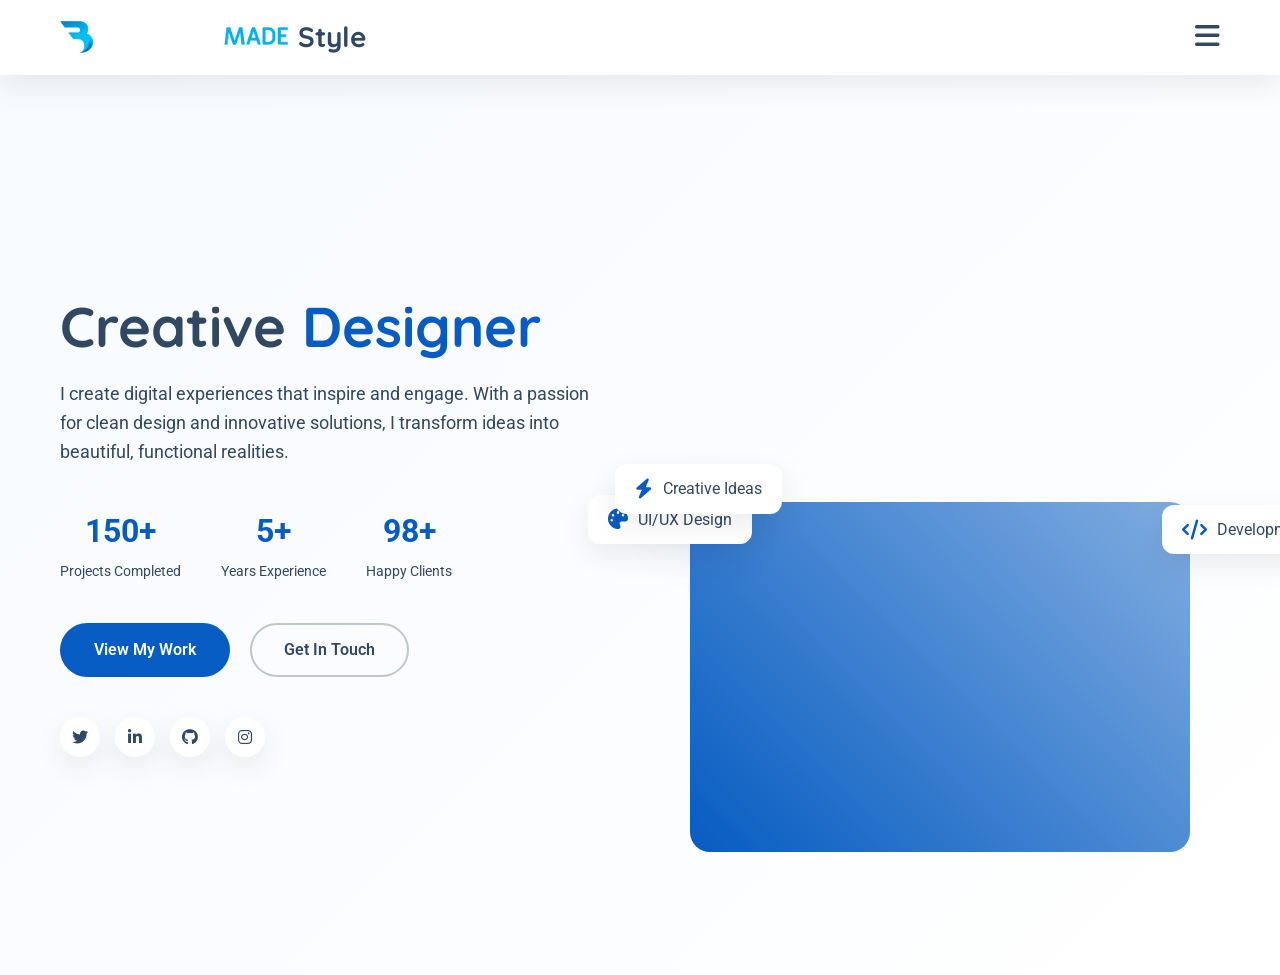
==== Structure/index.html @ 65519449 "Merge pull request #1 from LaurentNzanzu/hero-section feat: section 1 hero file:html & css" ====
<!DOCTYPE html>
<html>

<head>
    <meta charset="UTF-8">
    <meta name="viewport" contect="width=device-width, initial-scale=1.0">
    <title>Style - Portofolio Template</title>
    <link rel="Stylesheet" href="./../Style/style.css">
    <link rel="preconnect" href="https://fonts.googleapis.com">
    <link rel="preconnect" href="https://fonts.gstatic.com" crossorigin>
    <link
        href="https://fonts.googleapis.com/css2?family=Quicksand:wght@300;400;500;600;700&family=Roboto:wght@300;400;500;700&display=swap"
        rel="stylesheet">
    <link rel="stylesheet" href="https://cdnjs.cloudflare.com/ajax/libs/font-awesome/6.4.0/css/all.min.css">
</head>


<body>
    <header class="header">
        <div class="container">
            <div class="header-inner">
                <div class="logo">
                    <img src="./../img/logo-bootstrap.png" alt="Style_logo">
                    <h1>Style</h1>
                </div>
                <nav class="nav-menu">
                    <ul class="nav-list">
                        <li><a href="#hero" class="active">Home</a></li>
                        <li><a href="#about">About</a></li>
                        <li><a href="#skills">Skills</a></li>
                        <li><a href="#resume">Resume</a></li>
                        <li><a href="#services">Services</a></li>
                        <li><a href="#portofolio">Portofolio</a></li>
                        <li><a href="#testimonials">Testimonials</a></li>
                        <li><a href="#faq">FAQ</a></li>
                        <li><a href="#contact">Contact</a></li>
                    </ul>

                </nav>

                <button class="mobile-nav-toggle">
                    <i class="fas fa-bars"></i>

                </button>

            </div>

        </div>

        <div class="mobile-nav">
            <ul class="mobile-nav-list">
                <li><a href="#hero">Home</a></li>
                <li><a href="#about">About</a></li>
                <li><a href="#skills">Skills</a></li>
                <li><a href="#resume">Resume</a></li>
                <li><a href="#services">Services</a></li>
                <li><a href="#portofolio">Portofolio</a></li>
                <li><a href="#testimonials">Testimonials</a></li>
                <li><a href="#faq">FAQ</a></li>
                <li><a href="#contact">Contact</a></li>

            </ul>


        </div>


    </header>


    <main>
        <section id="hero" class="hero">
            <div class="container">
                <div class="hero-grid">
                    <!-- Contenu texte -->
                    <div class="hero-content">
                        <h1 class="hero-title">
                            Creative <span class="hero-title-accent">Designer</span>
                        </h1>
                        <p class="hero-description">
                            I create digital experiences that inspire and engage. With a passion for
                            clean design and innovative solutions, I transform ideas into beautiful,
                            functional realities.
                        </p>

                        <div class="hero-stats">
                            <div class="stat-item">
                                <span class="stat-number">150+</span>
                                <span class="stat-label">Projects Completed</span>
                            </div>
                            <div class="stat-item">
                                <span class="stat-number">5+</span>
                                <span class="stat-label">Years Experience</span>
                            </div>
                            <div class="stat-item">
                                <span class="stat-number">98+</span>
                                <span class="stat-label">Happy Clients</span>
                            </div>
                        </div>

                        <div class="hero-buttons">
                            <a href="#portfolio" class="btn btn-primary">View My Work</a>
                            <a href="#contact" class="btn btn-outline">Get In Touch</a>
                        </div>

                        <div class="social-links">
                            <a href="#" aria-label="Twitter"><i class="fab fa-twitter"></i></a>
                            <a href="#" aria-label="LinkedIn"><i class="fab fa-linkedin-in"></i></a>
                            <a href="#" aria-label="GitHub"><i class="fab fa-github"></i></a>
                            <a href="#" aria-label="Instagram"><i class="fab fa-instagram"></i></a>
                        </div>
                    </div>

                    <!-- Image avec éléments flottants -->
                    <div class="hero-image">
                        <div class="image-wrapper">
                            <div class="floating-card card-1">
                                <i class="fas fa-palette"></i>
                                <span>UI/UX Design</span>
                            </div>
                            <div class="floating-card card-2">
                                <i class="fas fa-code"></i>
                                <span>Development</span>
                            </div>
                            <div class="floating-card card-3">
                                <i class="fas fa-bolt"></i>
                                <span>Creative Ideas</span>
                            </div>
                            <img src="https://images.unsplash.com/photo-1556157382-97eda2d62296?auto=format&fit=crop&q=80&w=800"
                                alt="Portrait" class="hero-main-image">
                            <div class="image-overlay"></div>
                        </div>
                    </div>
                </div>
            </div>
        </section>



    </main>


    <footer>


    </footer>


</body>

</html>
---- Style/style.css ----
* {
    margin: 0;
    padding: 0;
    box-sizing: border-box;
}

:root {
    --primary: #065cc2;
    --primary-dark: #054a9b;
    --primary-light: #3782db;
    --dark: #314862;
    --dark-light: #4a6a8f;
    --light: #ffffff;
    --gray-light: #f7faff;
    --gray: #eef2f9;
    --text: #4a5568;
    --shadow: 0 10px 30px rgba(0, 0, 0, 0.08);
    --shadow-hover: 0 20px 40px rgba(0, 0, 0, 0.12);
}

body {
    font-family: 'Roboto', sans-serif;
    color: var(--dark);
    background: var(--light);
    line-height: 1.6;
    overflow: scroll;
}

.container {
    max-width: 1200px;
    margin: 0 auto;
    padding: 0 20px;
}

h1,
h2,
h3,
h4,
h5,
h6 {
    font-family: 'Quicksand', sans-serif;
    font-weight: 700;
    color: var(--dark);
}

a {
    text-decoration: none;
    transition: all 0.3s ease;
}

.btn {
    display: inline-block;
    padding: 12px 32px;
    border-radius: 50px;
    font-weight: 600;
    transition: all 0.3s ease;
    cursor: pointer;
    border: 2px solid transparent;
}

.btn-primary {
    background: var(--primary);
    color: var(--light);
}

.btn-outline {
    background: transparent;
    border-color: rgba(49, 72, 98, 0.3);
    color: var(--dark);
}

.btn-outiline:hover {
    background: var(--primary);
    border-color: var(--primary);
    color: var var(--light);
    transform: translate(-20px);
}

.section-header {
    text-align: center;
    margin-bottom: 60px;

}

.section-header h2 {
    font-size: 36px;
    margin-bottom: 15px;
    position: relative;
    display: inline-block;
}


.section-header h2::after {
    content: '';
    width: 80px;
    height: 2px;
    background: var(--primary);
    display: block;
    margin: 12px auto 0;
}

.section-header p {
    color: var(--text-light);
    max-width: 600px;
    margin: 0 auto;
}

.header {
    position: sticky;
    top: 0;
    background: var(--light);
    box-shadow: var(--shadow);
    z-index: 1000;
    padding: 15px 0;
}

.header-inner {
    display: flex;
    justify-content: space-between;
    align-items: center;
}

.logo {
    display: flex;
    align-items: center;
    gap: 10px;
}

.logo img {
    height: 32px;
}

.logo h1 {
    font-size: 28px;
    margin: 0;
}

.nav-list {
    display: flex;
    gap: 30px;
    list-style: none;
}

.nav-list a {
    color: var(--dark);
    font-weight: 500;
    position: relative;
}

.nav-menu {
    display: none;
}

.nav-list a:hover,
.nav-list a.active {
    color: var(--primary);
}

.mobile-nav-toggle {
    display: block;
    background: none;
    border: none;
    font-size: 28px;
    cursor: pointer;
    color: var(--dark)
}

.mobile-nav {
    position: fixed;
    top: 20px;
    right: -300px;
    width: 280px;
    height: 100%;
    background: var(--primary);
    padding: 80px 30px 30px;
    transition: right 0.3s ease;
    z-index: 999;
}

.mobile-nav.active {
    right: 0;
}

.mobile-nav-list {
    list-style: none;
}

.mobile-nav-list li {
    margin-bottom: 20px;
}

.mobile-nav-list a {
    color: var(--light);
    font-size: 18px;
    font-weight: 500;

}

.mobile-nav-list a:hover {
    opacity: 0.8;
}

.hero {
    padding: 100px 0;
    position: relative;
    background: linear-gradient(135deg, var(--gray-light) 0%, var(--light)100%);
    min-height: 100vh;
    display: flex;
    align-items: center;
}

.hero-grid {
    display: grid;
    grid-template-columns: 1fr 1fr;
    gap: 60px;
    align-items: center;
}

.hero-title {
    font-size: 56px;
    margin-bottom: 20px;
    line-height: 1.2;
}

.hero-title-accent {
    color: var(--primary);
    position: relative;
}

.hero-description {
    font-size: 18px;
    color: var(--text-light);
    margin-bottom: 40px;
}

.hero-stats {
    display: flex;
    gap: 40px;
    margin-bottom: 40px;
}

.stat-item {
    text-align: center;
}

.stat-number {
    display: block;
    font-size: 32px;
    font-weight: 700;
    color: var(--primary)
}

.stat-label {
    font-size: 14px;
    color: var(--text-light)
}

.hero-label {
    font-size: 14px;
    color: var(--text-light);
}

.hero-buttons {
    display: flex;
    gap: 20px;
    margin-bottom: 40px;
}

.social-links {
    display: flex;
    gap: 15px;
}

.social-links a {
    width: 40px;
    height: 40px;
    border-radius: 50px;
    background: var(--light);
    display: flex;
    align-items: center;
    justify-content: center;
    color: var(--dark);
    box-shadow: var(--shadow);
}

.social-links a:hover {
    background: var(--primary);
    color: var(--light);
    transform: translate(-3px);
}

.hero-image {
    position: relative;
    top: -20px;
}


.image-wrapper {
    position: relative;
  
}

.hero-main-image {
    border-radius: 20px;
    box-shadow: 0 20px 60px color-mix(in srgb, var(--primary), transparent 85%);
    position: relative;
    z-index: 2;
    max-width: 500px;
    margin: 0 auto;
    
}

.image-overlay {
    
    position: absolute;
    top: 10px;
    left: 20px;
    right: 30px;
    bottom: -20px;
    background: linear-gradient(45deg, var(--primary), rgba(6, 92, 194, 0.5));
    border-radius: 20px;
    height: 350px;
    z-index: 1;
}

.floating-card {
    position: absolute;
    background: var(--light);
    padding: 12px 20px;
    border-radius: 12px;
    display: flex;
    align-items: center;
    gap: 10px;
    box-shadow: var(--shadow);
    z-index: 3;
    animation: float 4s ease-in-out infinite;
}

.floating-card i {
    color: var(--primary);
    font-size: 20px;
}

.card-1 {
    top: 10%;
    left: -15%;
    animation-delay: 0s;
}

.card-2 {
    top: 50%;
    right: -20%;
    animation-delay: 1s;
}

.card-3 {
    bottom: 15%;
    left: -10%;
    animation-delay: 2s;
}

@keyframes float {

    0%,
    100% {
        transform: translateY(0);
    }

    50% {
        transform: translateY(-15px);
    }
}
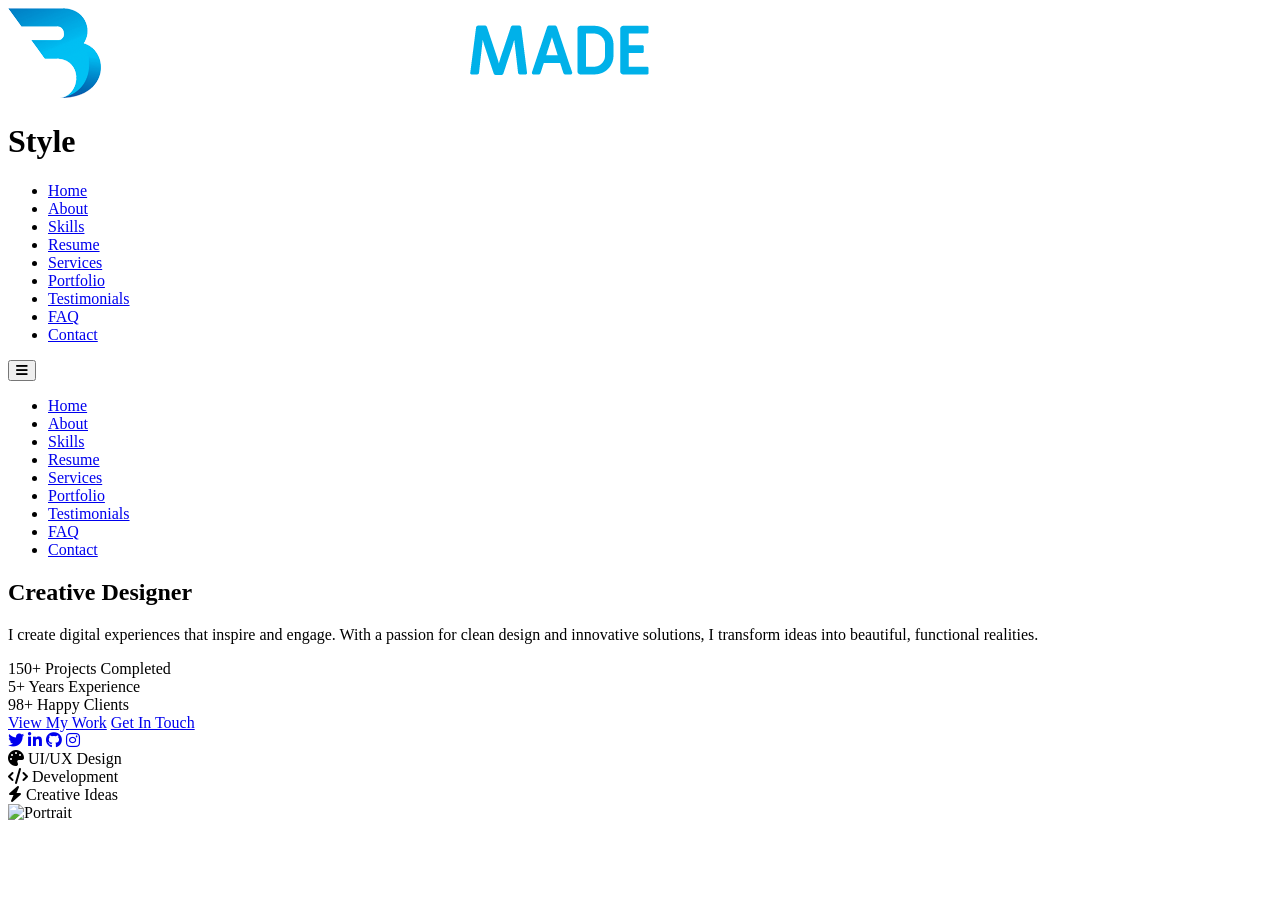
==== commit 0d2fa770: "Merge pull request #2 from LaurentNzanzu/hero-section feat:modification de la section hero cote posi" ====
--- a/Structure/index.html
+++ b/Structure/index.html
@@ -3,9 +3,9 @@
 
 <head>
     <meta charset="UTF-8">
-    <meta name="viewport" contect="width=device-width, initial-scale=1.0">
+    <meta name="viewport" content="width=device-width, initial-scale=1.0">
     <title>Style - Portofolio Template</title>
-    <link rel="Stylesheet" href="./../Style/style.css">
+    <link rel="stylesheet" href="style.css">
     <link rel="preconnect" href="https://fonts.googleapis.com">
     <link rel="preconnect" href="https://fonts.gstatic.com" crossorigin>
     <link
@@ -13,7 +13,6 @@
         rel="stylesheet">
     <link rel="stylesheet" href="https://cdnjs.cloudflare.com/ajax/libs/font-awesome/6.4.0/css/all.min.css">
 </head>
-
 
 <body>
     <header class="header">
@@ -30,23 +29,17 @@
                         <li><a href="#skills">Skills</a></li>
                         <li><a href="#resume">Resume</a></li>
                         <li><a href="#services">Services</a></li>
-                        <li><a href="#portofolio">Portofolio</a></li>
+                        <li><a href="#portfolio">Portfolio</a></li>
                         <li><a href="#testimonials">Testimonials</a></li>
                         <li><a href="#faq">FAQ</a></li>
                         <li><a href="#contact">Contact</a></li>
                     </ul>
-
                 </nav>
-
                 <button class="mobile-nav-toggle">
                     <i class="fas fa-bars"></i>
-
                 </button>
-
             </div>
-
         </div>
-
         <div class="mobile-nav">
             <ul class="mobile-nav-list">
                 <li><a href="#hero">Home</a></li>
@@ -54,25 +47,18 @@
                 <li><a href="#skills">Skills</a></li>
                 <li><a href="#resume">Resume</a></li>
                 <li><a href="#services">Services</a></li>
-                <li><a href="#portofolio">Portofolio</a></li>
+                <li><a href="#portfolio">Portfolio</a></li>
                 <li><a href="#testimonials">Testimonials</a></li>
                 <li><a href="#faq">FAQ</a></li>
                 <li><a href="#contact">Contact</a></li>
-
             </ul>
-
-
         </div>
-
-
     </header>
-
 
     <main>
         <section id="hero" class="hero">
             <div class="container">
                 <div class="hero-grid">
-                    <!-- Contenu texte -->
                     <div class="hero-content">
                         <h1 class="hero-title">
                             Creative <span class="hero-title-accent">Designer</span>
@@ -82,7 +68,6 @@
                             clean design and innovative solutions, I transform ideas into beautiful,
                             functional realities.
                         </p>
-
                         <div class="hero-stats">
                             <div class="stat-item">
                                 <span class="stat-number">150+</span>
@@ -97,12 +82,10 @@
                                 <span class="stat-label">Happy Clients</span>
                             </div>
                         </div>
-
                         <div class="hero-buttons">
                             <a href="#portfolio" class="btn btn-primary">View My Work</a>
                             <a href="#contact" class="btn btn-outline">Get In Touch</a>
                         </div>
-
                         <div class="social-links">
                             <a href="#" aria-label="Twitter"><i class="fab fa-twitter"></i></a>
                             <a href="#" aria-label="LinkedIn"><i class="fab fa-linkedin-in"></i></a>
@@ -110,8 +93,6 @@
                             <a href="#" aria-label="Instagram"><i class="fab fa-instagram"></i></a>
                         </div>
                     </div>
-
-                    <!-- Image avec éléments flottants -->
                     <div class="hero-image">
                         <div class="image-wrapper">
                             <div class="floating-card card-1">
@@ -134,18 +115,10 @@
                 </div>
             </div>
         </section>
-
-
-
     </main>
 
-
     <footer>
-
-
     </footer>
-
-
 </body>
 
 </html>
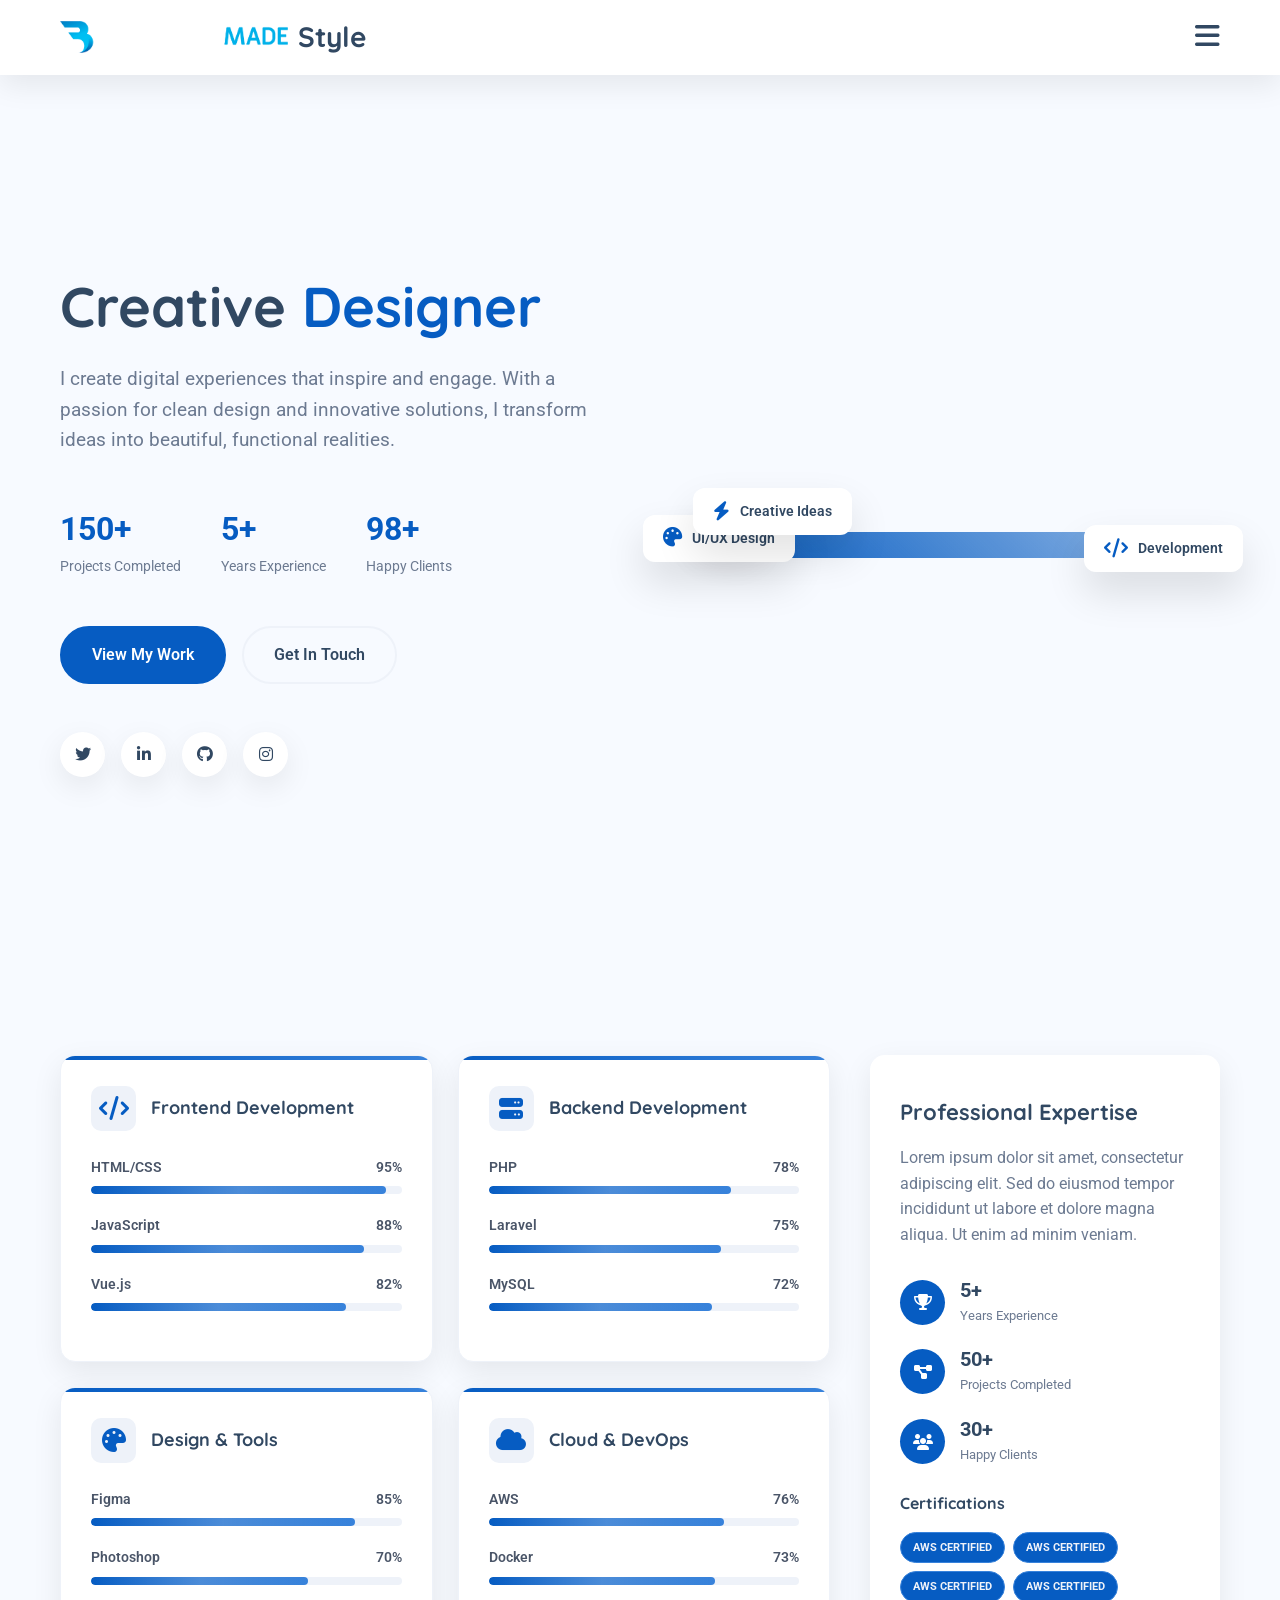
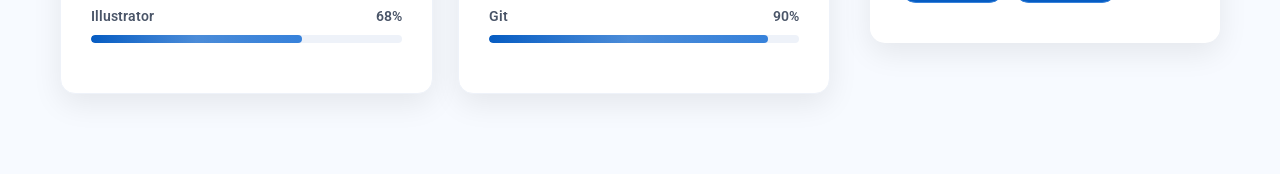
==== commit 2195caf0: "Merge pull request #3 from LaurentNzanzu/Skills-section feat: Skills section parti montra le compete" ====
--- a/Structure/index.html
+++ b/Structure/index.html
@@ -5,7 +5,7 @@
     <meta charset="UTF-8">
     <meta name="viewport" content="width=device-width, initial-scale=1.0">
     <title>Style - Portofolio Template</title>
-    <link rel="stylesheet" href="style.css">
+    <link rel="stylesheet" href="./../Style/style.css">
     <link rel="preconnect" href="https://fonts.googleapis.com">
     <link rel="preconnect" href="https://fonts.gstatic.com" crossorigin>
     <link
@@ -22,19 +22,7 @@
                     <img src="./../img/logo-bootstrap.png" alt="Style_logo">
                     <h1>Style</h1>
                 </div>
-                <nav class="nav-menu">
-                    <ul class="nav-list">
-                        <li><a href="#hero" class="active">Home</a></li>
-                        <li><a href="#about">About</a></li>
-                        <li><a href="#skills">Skills</a></li>
-                        <li><a href="#resume">Resume</a></li>
-                        <li><a href="#services">Services</a></li>
-                        <li><a href="#portfolio">Portfolio</a></li>
-                        <li><a href="#testimonials">Testimonials</a></li>
-                        <li><a href="#faq">FAQ</a></li>
-                        <li><a href="#contact">Contact</a></li>
-                    </ul>
-                </nav>
+               
                 <button class="mobile-nav-toggle">
                     <i class="fas fa-bars"></i>
                 </button>
@@ -115,6 +103,184 @@
                 </div>
             </div>
         </section>
+        <section id="skills" class="skills">
+            <div class="container">
+                <div class="skills-grid">
+                    <div class="skills-cards">
+                        <div class="skill-row">
+                            <div class="skill-card">
+                                <div class="skill-card-header">
+                                    <i class="fas fa-code"></i>
+                                    <h3>Frontend Development</h3>
+                                </div>
+                                <div class="skil-progress-list">
+                                    <div class="skill-progress-item">
+                                        <div class="skill-info">
+                                            <spa>HTML/CSS</spa><span>95%</span>
+                                        </div>
+                                        <div class="progress-bar">
+                                            <div class="progress-fill" style="width: 95%;"></div>
+                                        </div>
+                                    </div>
+                                    <div class="skill-progress-item">
+                                        <div class="skill-info">
+                                            <spa>JavaScript</spa><span>88%</span>
+                                        </div>
+                                        <div class="progress-bar">
+                                            <div class="progress-fill" style="width: 88%;"></div>
+                                        </div>
+                                    </div>
+
+                                    <div class="skill-progress-item">
+                                        <div class="skill-info"><span>Vue.js</span><span>82%</span></div>
+
+                                        <div class="progress-bar">
+                                            <div class="progress-fill" style="width: 82%;"></div>
+                                        </div>
+                                    </div>
+                                </div>
+
+
+
+                            </div>
+                            <div class="skill-card">
+                                <div class="skill-card-header">
+                                    <i class="fas fa-server"></i>
+                                    <h3>Backend Development</h3>
+                                </div>
+                                <div class="skill-progress-list">
+                                    <div class="skill-progress-item">
+                                        <div class="skill-info"><span>PHP</span><span>78%</span></div>
+                                        <div class="progress-bar">
+                                            <div class="progress-fill" style="width: 78%;"></div>
+                                        </div>
+                                    </div>
+                                    <div class="skill-progress-item">
+                                        <div class="skill-info"><span>Laravel</span><span>75%</span></div>
+                                        <div class="progress-bar">
+                                            <div class="progress-fill" style="width: 75%;"></div>
+                                        </div>
+                                    </div>
+                                    <div class="skill-progress-item">
+                                        <div class="skill-info"><span>MySQL</span><span>72%</span></div>
+                                        <div class="progress-bar">
+                                            <div class="progress-fill" style="width: 72%;"></div>
+                                        </div>
+                                    </div>
+
+
+                                </div>
+
+                            </div>
+
+                            <div class="skill-card">
+                                <div class="skill-card-header">
+                                    <i class="fas fa-palette"></i>
+                                    <h3>Design & Tools</h3>
+                                </div>
+                                <div class="skill-progress-list">
+                                    <div class="skill-progress-item">
+                                        <div class="skill-info"><span>Figma</span><span>85%</span></div>
+                                        <div class="progress-bar">
+                                            <div class="progress-fill" style="width: 85%;"></div>
+                                        </div>
+                                    </div>
+                                    <div class="skill-progress-item">
+                                        <div class="skill-info"><span>Photoshop</span><span>70%</span></div>
+                                        <div class="progress-bar">
+                                            <div class="progress-fill" style="width: 70%;"></div>
+                                        </div>
+                                    </div>
+                                    <div class="skill-progress-item">
+                                        <div class="skill-info"><span>Illustrator</span><span>68%</span></div>
+                                        <div class="progress-bar">
+                                            <div class="progress-fill" style="width: 68%;"></div>
+                                        </div>
+                                    </div>
+
+                                </div>
+
+                            </div>
+
+                            <div class="skill-card">
+                                <div class="skill-card-header">
+                                    <i class="fas fa-cloud"></i>
+                                    <h3>Cloud & DevOps</h3>
+                                </div>
+                                <div class="skill-progress-list">
+                                    <div class="skill-progress-item">
+                                        <div class="skill-info"><span>AWS</span><span>76%</span></div>
+                                        <div class="progress-bar">
+                                            <div class="progress-fill" style="width: 76%;"></div>
+                                        </div>
+                                    </div>
+                                    <div class="skill-progress-item">
+                                        <div class="skill-info"><span>Docker</span><span>73%</span></div>
+                                        <div class="progress-bar">
+                                            <div class="progress-fill" style="width: 73%;"></div>
+                                        </div>
+                                    </div>
+                                    <div class="skill-progress-item">
+                                        <div class="skill-info"><span>Git</span><span>90%</span></div>
+                                        <div class="progress-bar">
+                                            <div class="progress-fill" style="width: 90%;"></div>
+                                        </div>
+                                    </div>
+
+                                </div>
+
+                            </div>
+
+
+                        </div>
+
+                    </div>
+
+                    <div class="skills-summary">
+                        <h3>Professional Expertise</h3>
+                        <p>Lorem ipsum dolor sit amet, consectetur adipiscing elit. Sed do eiusmod tempor incididunt ut
+                            labore et dolore magna aliqua. Ut enim ad minim veniam.</p>
+                        <div class="summary-stats">
+                            <div class="summary-stat">
+                                <div class="stat-circle"><i class="fas fa-trophy"></i></div>
+                                <div class="stat-info"><span class="stat-number">5+</span><span>Years Experience</span>
+                                </div>
+                            </div>
+                            <div class="summary-stat">
+                                <div class="stat-circle"><i class="fas fa-diagram-project"></i></div>
+                                <div class="stat-info"><span class="stat-number">50+</span><span>Projects
+                                        Completed</span></div>
+                            </div>
+                            <div class="summary-stat">
+                                <div class="stat-circle"><i class="fas fa-users"></i></div>
+                                <div class="stat-info"><span class="stat-number">30+</span><span>Happy Clients</span>
+                                </div>
+                            </div>
+
+
+                        </div>
+                        <div class="certifications">
+                            <h4>Certifications</h4>
+                            <div class="badge-list">
+                                <span class="badge">AWS Certified</span>
+                                <span class="badge">AWS Certified</span>
+                                <span class="badge">AWS Certified</span>
+                                <span class="badge">AWS Certified</span>
+
+
+                            </div>
+
+                        </div>
+
+                    </div>
+
+
+                </div>
+
+            </div>
+
+
+        </section>
     </main>
 
     <footer>
--- a/Style/style.css
+++ b/Style/style.css
@@ -0,0 +1,593 @@
+* {
+    margin: 0;
+    padding: 0;
+    box-sizing: border-box;
+}
+
+:root {
+    --primary: #065cc2;
+    --primary-dark: #054a9b;
+    --primary-light: #3782db;
+    --dark: #314862;
+    --dark-light: #4a6a8f;
+    --light: #ffffff;
+    --gray-light: #f7faff;
+    --gray: #eef2f9;
+    --text: #4a5568;
+    --text-light: #6c7a91;
+    --shadow: 0 10px 30px rgba(0, 0, 0, 0.08);
+    --shadow-hover: 0 20px 40px rgba(0, 0, 0, 0.12);
+
+}
+
+body {
+    font-family: 'Roboto', sans-serif;
+    color: var(--dark);
+    background: var(--light);
+    line-height: 1.6;
+    overflow-x: hidden;
+}
+.container {
+    max-width: 1200px;
+    margin: 0 auto;
+    padding: 0 20px;
+}
+
+h1, h2, h3, h4, h5, h6 {
+    font-family: 'Quicksand', sans-serif;
+    font-weight: 700;
+    color: var(--dark);
+}
+
+a, .skill-card, .btn {
+    transition: all 0.3s ease;
+}
+
+a {
+    text-decoration: none;
+}
+
+.btn {
+    display: inline-block;
+    padding: 12px 32px;
+    border-radius: 50px;
+    font-weight: 600;
+    cursor: pointer;
+    border: 2px solid transparent;
+}
+
+.btn-primary {
+    background: var(--primary);
+    color: var(--light);
+}
+
+.btn-outline {
+    background: transparent;
+    border-color: rgba(49, 72, 98, 0.3);
+    color: var(--dark);
+}
+
+.btn-outline:hover {
+    background: var(--primary);
+    border-color: var(--primary);
+    color: var(--light);
+    transform: translateY(-3px);
+}
+
+.section-header {
+    text-align: center;
+    margin-bottom: 60px;
+}
+
+.section-header h2 {
+    font-size: 36px;
+    margin-bottom: 15px;
+    position: relative;
+    display: inline-block;
+}
+
+.section-header h2::after {
+    content: '';
+    width: 80px;
+    height: 2px;
+    background: var(--primary);
+    display: block;
+    margin: 12px auto 0;
+}
+
+.section-header p {
+    color: var(--text-light);
+    max-width: 600px;
+    margin: 0 auto;
+}
+
+.header {
+    position: sticky;
+    top: 0;
+    background: var(--light);
+    box-shadow: var(--shadow);
+    z-index: 1000;
+    padding: 15px 0;
+}
+
+.header-inner {
+    display: flex;
+    justify-content: space-between;
+    align-items: center;
+}
+
+.logo {
+    display: flex;
+    align-items: center;
+    gap: 10px;
+}
+
+.logo img {
+    height: 32px;
+}
+
+.logo h1 {
+    font-size: 28px;
+    margin: 0;
+}
+
+.nav-list {
+    display: flex;
+    gap: 30px;
+    list-style: none;
+}
+
+.nav-list a {
+    color: var(--dark);
+    font-weight: 500;
+    position: relative;
+}
+
+.nav-menu {
+    display: none;
+}
+
+.nav-list a:hover,
+.nav-list a.active {
+    color: var(--primary);
+}
+
+.mobile-nav-toggle {
+    display: block;
+    background: none;
+    border: none;
+    font-size: 28px;
+    cursor: pointer;
+    color: var(--dark);
+}
+
+.mobile-nav {
+    position: fixed;
+    top: 0;
+    right: -300px;
+    width: 280px;
+    height: 100%;
+    background: var(--primary);
+    padding: 80px 30px 30px;
+    transition: right 0.3s ease;
+    z-index: 999;
+}
+
+.mobile-nav.active {
+    right: 0;
+}
+
+.mobile-nav-list {
+    list-style: none;
+}
+
+.mobile-nav-list li {
+    margin-bottom: 20px;
+}
+
+.mobile-nav-list a {
+    color: var(--light);
+    font-size: 18px;
+    font-weight: 500;
+}
+
+.mobile-nav-list a:hover {
+    opacity: 0.8;
+}
+
+/* hero section style*/
+.hero {
+    padding: 120px 0;
+    position: relative;
+    overflow: hidden;
+    min-height: 100vh;
+    display: flex;
+    align-items: center;
+    background-color: var(--gray-light);
+}
+
+.hero .container {
+    max-width: 1200px;
+    margin: 0 auto;
+    padding: 0 20px;
+    position: relative;
+    z-index: 2;
+}
+
+.hero-grid {
+    display: grid;
+    grid-template-columns: 1fr 1fr;
+    gap: 50px;
+    align-items: center;
+}
+
+
+.hero-title {
+    font-size: 3.5rem;
+    font-weight: 700;
+    margin-bottom: 1.5rem;
+    line-height: 1.2;
+    color: var(--dark);
+}
+
+.hero-title-accent {
+    color: var(--primary);
+}
+
+.hero-description {
+    font-size: 1.2rem;
+    color: var(--text-light);
+    margin-bottom: 3rem;
+    line-height: 1.6;
+}
+
+.hero-stats {
+    display: flex;
+    gap: 2.5rem;
+    margin-bottom: 3rem;
+}
+
+.stat-item {
+    display: flex;
+    flex-direction: column;
+}
+
+.stat-number {
+    font-size: 2rem;
+    font-weight: 700;
+    color: var(--primary);
+}
+
+.stat-label {
+    font-size: 0.9rem;
+    color: var(--text-light);
+}
+
+.hero-buttons {
+    display: flex;
+    gap: 1rem;
+    margin-bottom: 3rem;
+}
+
+.btn {
+    padding: 14px 30px;
+    font-weight: 600;
+    border-radius: 50px;
+    text-decoration: none;
+    transition: all 0.3s ease;
+    display: inline-block;
+}
+
+.btn-primary {
+    background-color: var(--primary);
+    color: var(--light);
+    border: 2px solid var(--primary);
+}
+
+.btn-primary:hover {
+    background-color: transparent;
+    color: var(--primary);
+}
+
+.btn-outline {
+    background-color: transparent;
+    color: var(--dark);
+    border: 2px solid var(--gray);
+}
+
+.btn-outline:hover {
+    background-color: var(--primary);
+    color: var(--light);
+    border-color: var(--primary);
+}
+.social-links {
+    display: flex;
+    gap: 1rem;
+}
+
+.social-links a {
+    width: 45px;
+    height: 45px;
+    display: flex;
+    align-items: center;
+    justify-content: center;
+    border-radius: 50%;
+    background-color: var(--light);
+    color: var(--dark);
+    text-decoration: none;
+    transition: all 0.3s ease;
+    box-shadow: var(--shadow);
+}
+
+.social-links a:hover {
+    background-color: var(--primary);
+    color: var(--light);
+    transform: translateY(-3px);
+}
+.hero-image {
+    position: relative;
+    display: flex;
+    justify-content: center;
+    align-items: center;
+}
+
+.image-wrapper {
+    position: relative;
+    max-width: 500px;
+    width: 100%;
+}
+
+.hero-main-image {
+    width: 100%;
+    border-radius: 20px;
+    position: relative;
+    z-index: 2;
+    box-shadow: var(--shadow-hover);
+}
+
+.image-overlay {
+    position: absolute;
+    top: 20px;
+    left: 20px;
+    right: -20px;
+    bottom: -20px;
+    background: linear-gradient(45deg, var(--primary), rgba(6, 92, 194, 0.4));
+    border-radius: 20px;
+    z-index: 1;
+}
+
+.floating-card {
+    position: absolute;
+    background-color: var(--light);
+    padding: 12px 20px;
+    border-radius: 12px;
+    box-shadow: var(--shadow-hover);
+    display: flex;
+    align-items: center;
+    gap: 10px;
+    z-index: 3;
+    animation: float 6s ease-in-out infinite;
+}
+
+.floating-card i {
+    color: var(--primary);
+    font-size: 1.2rem;
+}
+
+.floating-card span {
+    font-weight: 600;
+    font-size: 0.9rem;
+    color: var(--dark);
+}
+
+.card-1 { 
+    top: 10%; 
+    left: -10%; 
+    animation-delay: 0s; }
+.card-2 { 
+    top: 50%; 
+    right: -10%; 
+    animation-delay: 2s; }
+.card-3 { 
+    bottom: 10%; 
+    left: 0%; 
+    animation-delay: 4s; }
+
+@keyframes float {
+    0%, 100% { transform: translateY(0); }
+    50% { transform: translateY(-15px); }
+}
+
+/*Skills Section*/
+
+.skills {
+    padding: 80px 0;
+    background-color: var(--gray-light);
+}
+
+.skills-grid {
+    display: grid;
+    grid-template-columns: 1fr 350px;
+    gap: 40px;
+    align-items: start;
+}
+
+.skill-row {
+    display: grid;
+    grid-template-columns: repeat(auto-fit, minmax(300px, 1fr));
+    gap: 25px;
+}
+
+.skill-card {
+    background: var(--light);
+    border-radius: 15px;
+    padding: 30px;
+    height: 100%;
+    position: relative;
+    overflow: hidden;
+    border: 1px solid var(--gray);
+    box-shadow: var(--shadow);
+}
+
+.skill-card:hover {
+    transform: translateY(-10px);
+    box-shadow: var(--shadow-hover);
+    border-color: var(--primary-light);
+}
+
+.skill-card:before {
+    content: "";
+    position: absolute;
+    top: 0;
+    left: 0;
+    width: 100%;
+    height: 4px;
+    background: linear-gradient(90deg, var(--primary), var(--primary-light));
+}
+
+.skill-card-header {
+    display: flex;
+    align-items: center;
+    margin-bottom: 25px;
+    gap: 15px;
+}
+
+.skill-card-header i {
+    font-size: 24px;
+    color: var(--primary);
+    width: 45px;
+    height: 45px;
+    display: flex;
+    align-items: center;
+    justify-content: center;
+    background: var(--gray);
+    border-radius: 10px;
+}
+
+.skill-card-header h3 {
+    font-size: 18px;
+    margin: 0;
+    color: var(--dark);
+    font-weight: 700;
+}
+
+.skill-progress-item {
+    margin-bottom: 20px;
+}
+
+.skill-info {
+    display: flex;
+    justify-content: space-between;
+    align-items: center;
+    margin-bottom: 8px;
+    font-weight: 600;
+    color: var(--text);
+    font-size: 14px;
+}
+
+.progress-bar {
+    height: 8px;
+    background: var(--gray);
+    border-radius: 10px;
+    overflow: hidden;
+}
+
+.progress-fill {
+    height: 100%;
+    background: linear-gradient(90deg, var(--primary), var(--primary-light));
+    border-radius: 10px;
+    position: relative;
+    transition: width 1.5s ease-in-out;
+}
+
+.progress-fill::after {
+    content: "";
+    position: absolute;
+    top: 0;
+    left: 0;
+    right: 0;
+    bottom: 0;
+    background: linear-gradient(90deg, transparent, rgba(255, 255, 255, 0.2), transparent);
+    animation: shimmer 2.5s infinite;
+}
+
+.skills-summary {
+    background: var(--light);
+    padding: 40px 30px;
+    border-radius: 15px;
+    box-shadow: var(--shadow);
+    position: sticky;
+    top: 20px;
+}
+
+.skills-summary h3 {
+    color: var(--dark);
+    margin-bottom: 15px;
+    font-size: 22px;
+}
+
+.skills-summary p {
+    color: var(--text-light);
+    margin-bottom: 30px;
+    line-height: 1.6;
+}
+
+.summary-stat {
+    display: flex;
+    align-items: center;
+    margin-bottom: 20px;
+    gap: 15px;
+}
+
+.stat-circle {
+    width: 45px;
+    height: 45px;
+    border-radius: 50%;
+    background: var(--primary);
+    color: var(--light);
+    display: flex;
+    align-items: center;
+    justify-content: center;
+    flex-shrink: 0;
+}
+
+.stat-info .stat-number {
+    display: block;
+    font-size: 20px;
+    font-weight: 700;
+    color: var(--dark);
+    line-height: 1.2;
+}
+
+.stat-info span:not(.stat-number) {
+    font-size: 13px;
+    color: var(--text-light);
+}
+
+.certifications h4 {
+    margin: 25px 0 15px;
+    font-size: 16px;
+    color: var(--dark);
+}
+
+.badge-list {
+    display: flex;
+    flex-wrap: wrap;
+    gap: 8px;
+}
+
+.badge {
+    background: var(--primary);
+    color: var(--gray);
+    padding: 6px 12px;
+    border-radius: 20px;
+    font-size: 11px;
+    font-weight: 700;
+    text-transform: uppercase;
+    border: 1px solid var(--primary-light);
+}
+
+@keyframes shimmer {
+    0% { transform: translateX(-100%); }
+    100% { transform: translateX(100%); }
+}
